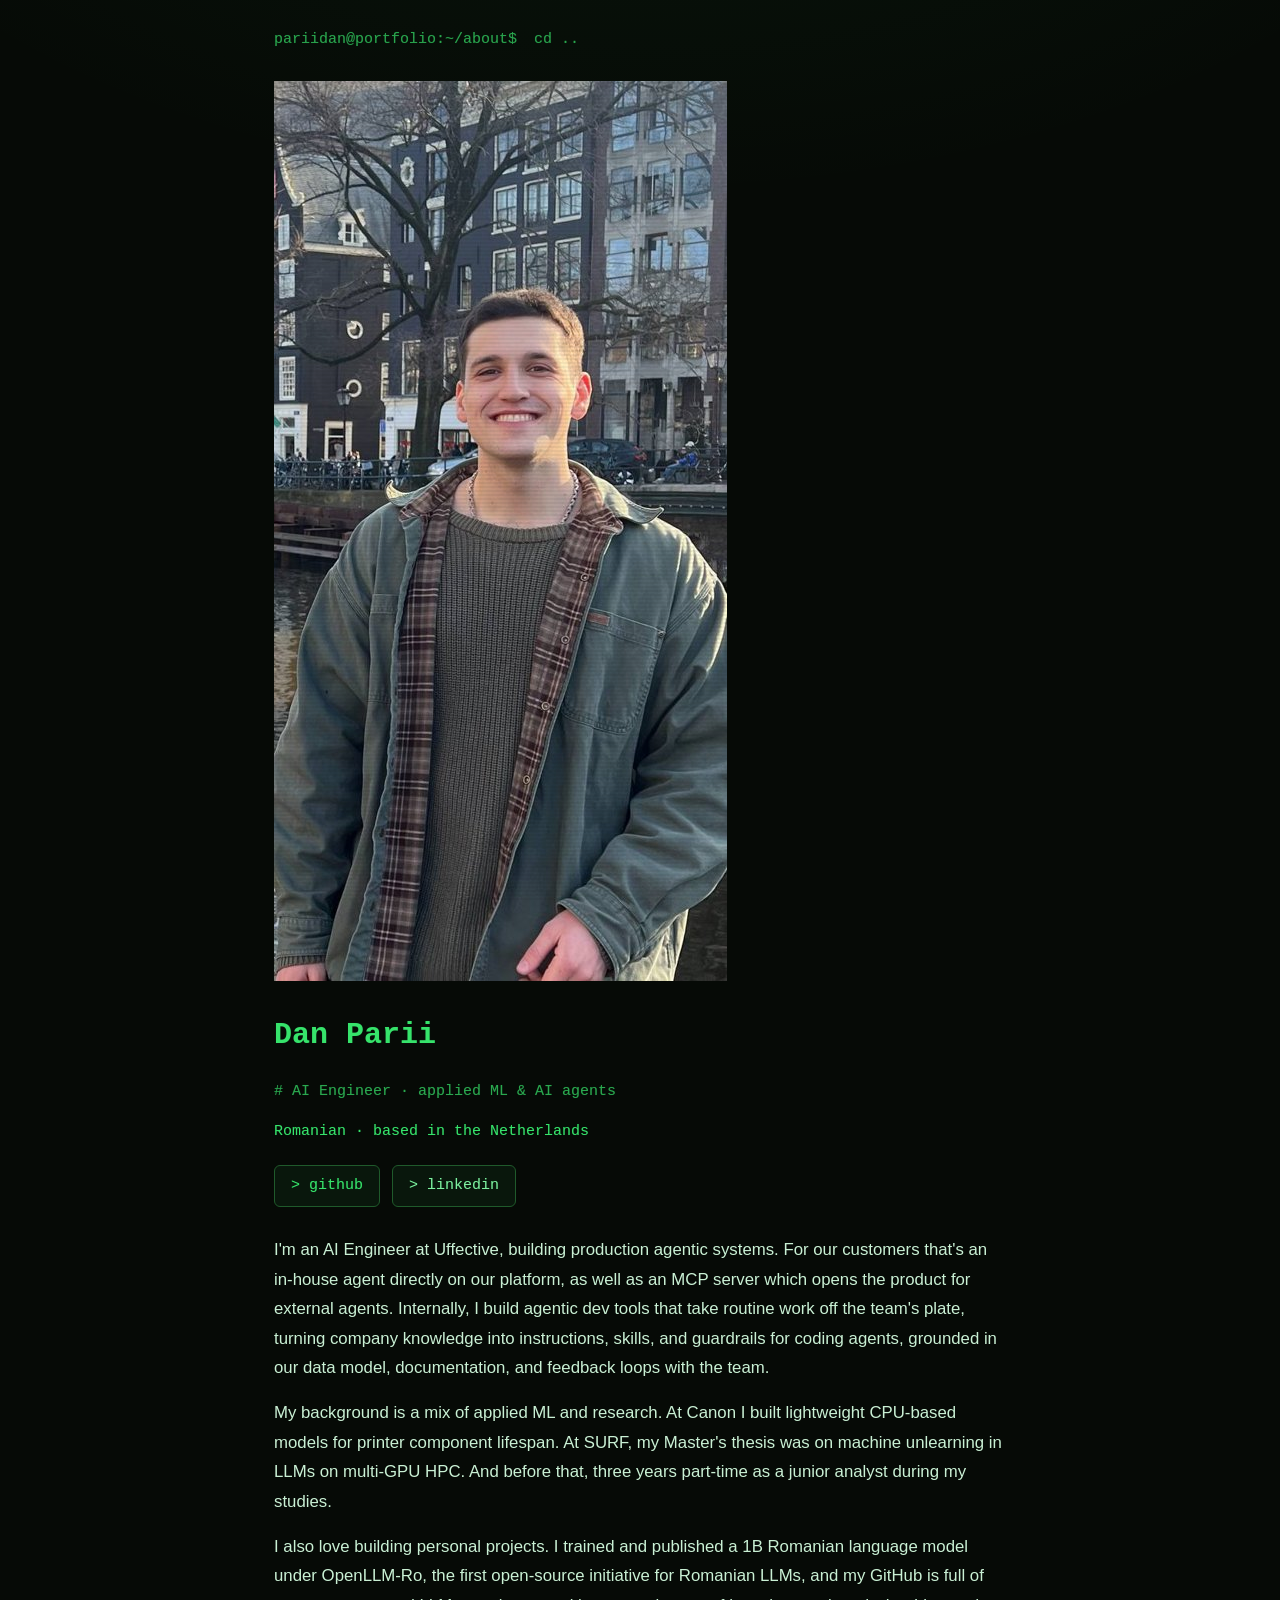
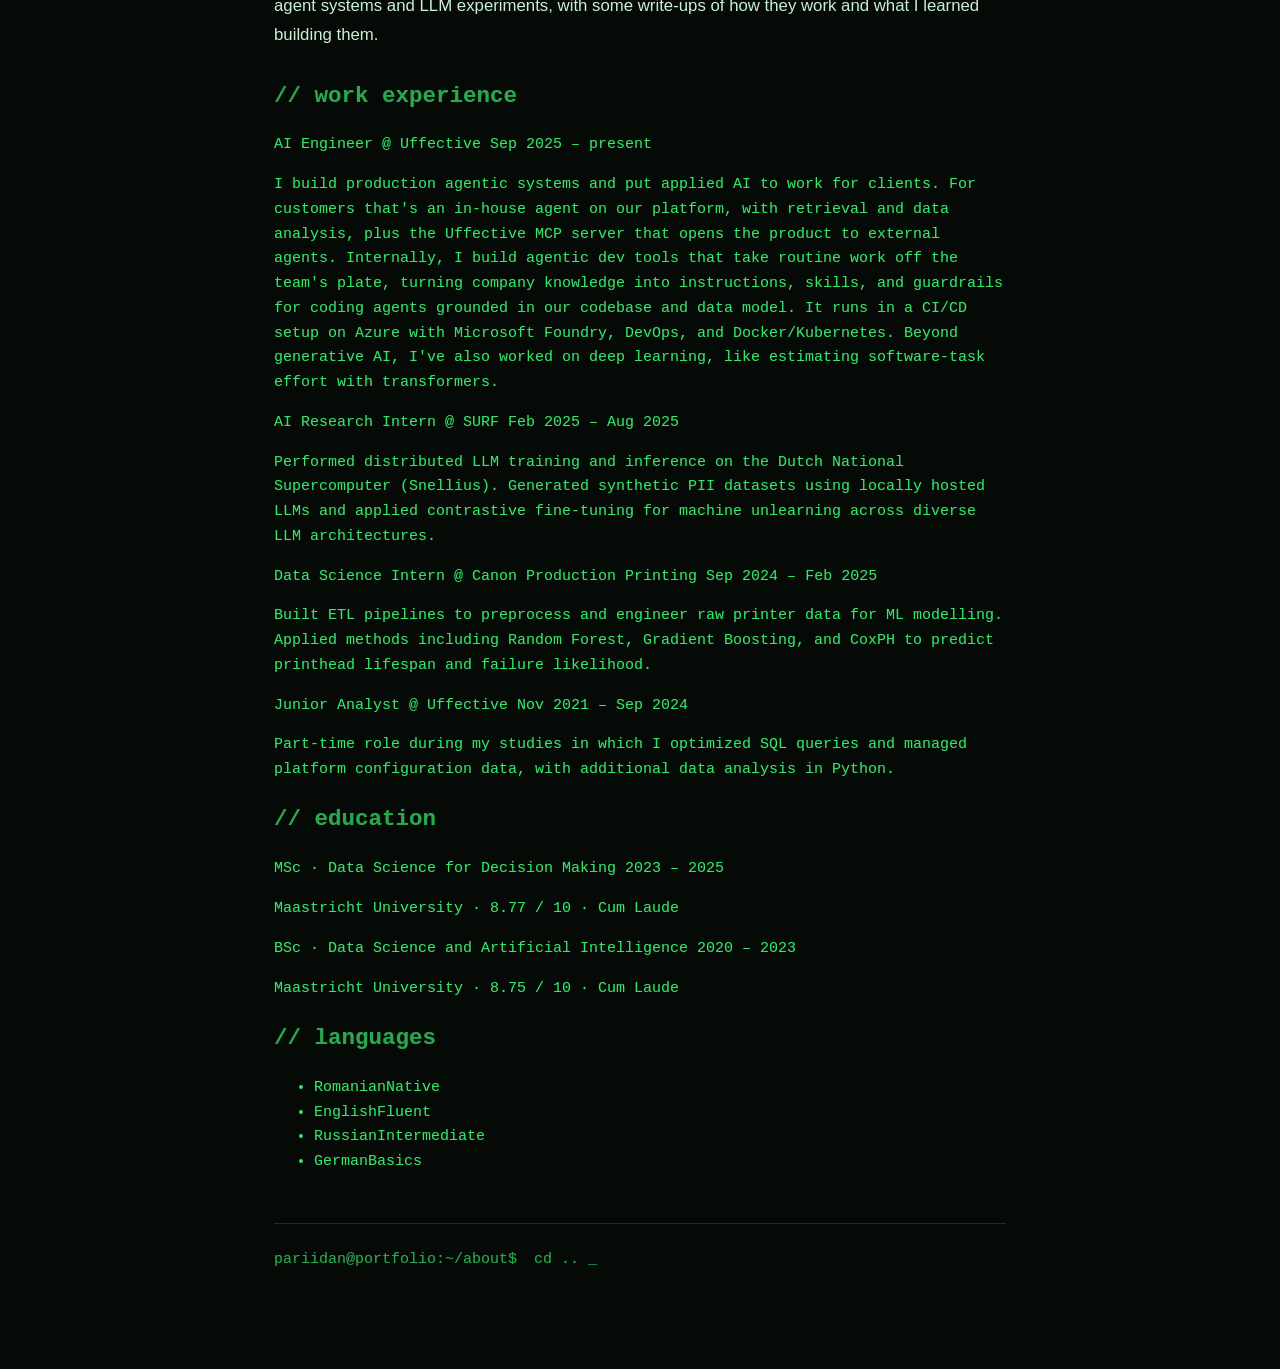
==== about.html @ 52051a69 "Redesign site: terminal theme, project & publication pages, about page - Terminal/CRT landing page w" ====
<!doctype html>
<html lang="en">
<head>
  <meta charset="utf-8" />
  <meta name="viewport" content="width=device-width, initial-scale=1" />
  <title>About · Dan Parii</title>
  <meta name="description" content="About Dan Parii, AI Engineer at Uffective, building production agentic systems." />
  <link rel="icon" type="image/svg+xml" href="assets/favicon.svg" />
  <meta property="og:type" content="website" />
  <meta property="og:title" content="About · Dan Parii" />
  <meta property="og:description" content="About Dan Parii, AI Engineer at Uffective, building production agentic systems." />
  <meta property="og:image" content="https://pariidandke.github.io/assets/og.png" />
  <meta property="og:url" content="https://pariidandke.github.io/" />
  <meta name="twitter:card" content="summary_large_image" />
  <meta name="twitter:title" content="About · Dan Parii" />
  <meta name="twitter:description" content="About Dan Parii, AI Engineer at Uffective, building production agentic systems." />
  <meta name="twitter:image" content="https://pariidandke.github.io/assets/og.png" />
  <link rel="stylesheet" href="style.css" />
</head>
<body class="crt">
  <div class="scanlines" aria-hidden="true"></div>

<main class="project">

  <nav class="backnav">
    <a href="index.html"><span class="prompt">pariidan@portfolio:~/about$</span> cd ..</a>
  </nav>

  <header class="about-head">
    <img class="about-photo" src="assets/me/photo.jpg" alt="Dan Parii" />
    <div class="about-intro">
      <h1>Dan Parii</h1>
      <p class="proj-beat"># AI Engineer · applied ML &amp; AI agents</p>
      <p class="about-loc">Romanian · based in the Netherlands</p>
      <div class="links">
        <a class="btn" href="https://github.com/pariidanDKE">&gt; github</a>
        <a class="btn alt" href="https://www.linkedin.com/in/danparii27">&gt; linkedin</a>
      </div>
    </div>
  </header>

  <section class="prose">
    <p>I&#x27;m an AI Engineer at Uffective, building production agentic systems. For our customers that&#x27;s an in-house agent directly on our platform, as well as an MCP server which opens the product for external agents. Internally, I build agentic dev tools that take routine work off the team&#x27;s plate, turning company knowledge into instructions, skills, and guardrails for coding agents, grounded in our data model, documentation, and feedback loops with the team.</p>
    <p>My background is a mix of applied ML and research. At Canon I built lightweight CPU-based models for printer component lifespan. At SURF, my Master&#x27;s thesis was on machine unlearning in LLMs on multi-GPU HPC. And before that, three years part-time as a junior analyst during my studies.</p>
    <p>I also love building personal projects. I trained and published a 1B Romanian language model under OpenLLM-Ro, the first open-source initiative for Romanian LLMs, and my GitHub is full of agent systems and LLM experiments, with some write-ups of how they work and what I learned building them.</p>
  </section>

  <section class="role">
    <h2><span class="comment">// work experience</span></h2>
    <div class="timeline">
      <div class="tl-item">
        <div class="tl-head">
          <span class="tl-role">AI Engineer</span>
          <span class="tl-co">@ Uffective</span>
          <span class="tl-dates">Sep 2025 – present</span>
        </div>
        <p class="tl-desc">I build production agentic systems and put applied AI to work for clients. For customers that&#x27;s an in-house agent on our platform, with retrieval and data analysis, plus the Uffective MCP server that opens the product to external agents. Internally, I build agentic dev tools that take routine work off the team&#x27;s plate, turning company knowledge into instructions, skills, and guardrails for coding agents grounded in our codebase and data model. It runs in a CI/CD setup on Azure with Microsoft Foundry, DevOps, and Docker/Kubernetes. Beyond generative AI, I&#x27;ve also worked on deep learning, like estimating software-task effort with transformers.</p>
      </div>
      <div class="tl-item">
        <div class="tl-head">
          <span class="tl-role">AI Research Intern</span>
          <span class="tl-co">@ SURF</span>
          <span class="tl-dates">Feb 2025 – Aug 2025</span>
        </div>
        <p class="tl-desc">Performed distributed LLM training and inference on the Dutch National Supercomputer (Snellius). Generated synthetic PII datasets using locally hosted LLMs and applied contrastive fine-tuning for machine unlearning across diverse LLM architectures.</p>
      </div>
      <div class="tl-item">
        <div class="tl-head">
          <span class="tl-role">Data Science Intern</span>
          <span class="tl-co">@ Canon Production Printing</span>
          <span class="tl-dates">Sep 2024 – Feb 2025</span>
        </div>
        <p class="tl-desc">Built ETL pipelines to preprocess and engineer raw printer data for ML modelling. Applied methods including Random Forest, Gradient Boosting, and CoxPH to predict printhead lifespan and failure likelihood.</p>
      </div>
      <div class="tl-item">
        <div class="tl-head">
          <span class="tl-role">Junior Analyst</span>
          <span class="tl-co">@ Uffective</span>
          <span class="tl-dates">Nov 2021 – Sep 2024</span>
        </div>
        <p class="tl-desc">Part-time role during my studies in which I optimized SQL queries and managed platform configuration data, with additional data analysis in Python.</p>
      </div>
    </div>
  </section>

  <section class="role">
    <h2><span class="comment">// education</span></h2>
    <div class="timeline">
      <div class="tl-item">
        <div class="tl-head">
          <span class="tl-role">MSc · Data Science for Decision Making</span>
          <span class="tl-dates">2023 – 2025</span>
        </div>
        <p class="tl-sub">Maastricht University · <span class="tl-grade">8.77 / 10 · Cum Laude</span></p>
      </div>
      <div class="tl-item">
        <div class="tl-head">
          <span class="tl-role">BSc · Data Science and Artificial Intelligence</span>
          <span class="tl-dates">2020 – 2023</span>
        </div>
        <p class="tl-sub">Maastricht University · <span class="tl-grade">8.75 / 10 · Cum Laude</span></p>
      </div>
    </div>
  </section>

  <section class="role">
    <h2><span class="comment">// languages</span></h2>
    <ul class="langs">
      <li><span class="lang">Romanian</span><span class="lang-level">Native</span></li>
      <li><span class="lang">English</span><span class="lang-level">Fluent</span></li>
      <li><span class="lang">Russian</span><span class="lang-level">Intermediate</span></li>
      <li><span class="lang">German</span><span class="lang-level">Basics</span></li>
    </ul>
  </section>

  <footer class="proj-foot">
    <a href="index.html"><span class="prompt">pariidan@portfolio:~/about$</span> cd .. <span class="blink">_</span></a>
  </footer>
</main>
</body>
</html>
---- style.css ----
/* ============================================================
   Terminal + modern portfolio — Dan Parii
   Landing: green CRT terminal.  Project pages: dark & readable.
   ============================================================ */

:root {
  --bg: #060a06;
  --bg-soft: #0c130c;
  --panel: #0e160e;
  --border: #16321b;
  --border-bright: #1f5a2b;
  --green: #36e36b;          /* primary terminal green */
  --green-dim: #2aa84f;
  --green-soft: #7ef0a0;
  --text: #c9f0d4;           /* readable body on project pages */
  --muted: #6f9c7c;
  --amber: #e3c84a;
  --mono: ui-monospace, "SF Mono", SFMono-Regular, "JetBrains Mono", Menlo,
    Consolas, "Liberation Mono", monospace;
  --sans: ui-sans-serif, -apple-system, BlinkMacSystemFont, "Segoe UI", Roboto,
    Helvetica, Arial, sans-serif;
  --maxw: 860px;
}

* { box-sizing: border-box; }
html { scroll-behavior: smooth; }

body {
  margin: 0;
  background:
    radial-gradient(900px 500px at 50% -10%, rgba(54, 227, 107, 0.06), transparent),
    var(--bg);
  color: var(--green);
  font-family: var(--mono);
  font-size: 15px;
  line-height: 1.65;
  -webkit-font-smoothing: antialiased;
  min-height: 100vh;
}

a { color: var(--green-soft); text-decoration: none; }
a:hover { color: #fff; }

/* ---- CRT scanline overlay (subtle) ---- */
.scanlines {
  pointer-events: none;
  position: fixed;
  inset: 0;
  z-index: 50;
  background: repeating-linear-gradient(
    to bottom,
    rgba(0, 0, 0, 0) 0,
    rgba(0, 0, 0, 0) 2px,
    rgba(0, 0, 0, 0.18) 3px,
    rgba(0, 0, 0, 0) 4px
  );
  mix-blend-mode: multiply;
  opacity: 0.5;
}
.crt { text-shadow: 0 0 1px rgba(54, 227, 107, 0.25); }

@media (prefers-reduced-motion: no-preference) {
  .blink { animation: blink 1.1s steps(1) infinite; }
}
@keyframes blink { 50% { opacity: 0; } }

/* ============================================================
   LANDING — terminal
   ============================================================ */
.terminal {
  max-width: var(--maxw);
  margin: 0 auto;
  padding: 48px 24px 80px;
}

.term-line {
  margin-top: 38px;
  padding-top: 30px;
  border-top: 1px solid rgba(54, 227, 107, 0.14);
  word-break: break-word;
}
.term-line:first-child { margin-top: 0; padding-top: 0; border-top: none; }
/* lines that belong to the previous exchange — no divider, tight spacing */
.term-line.same { margin-top: 6px; padding-top: 0; border-top: none; }
.prompt { color: var(--green-dim); margin-right: 8px; user-select: none; }
.term-out { color: var(--green-soft); margin: 6px 0 0; max-width: 70ch; }
.term-out.name { font-size: 1.6rem; font-weight: 700; color: var(--green); }
.muted { color: var(--muted); font-weight: 400; font-size: 1rem; }

/* project listing (ls -l) */
.listing {
  margin-top: 10px;
  border: 1px solid var(--border);
  border-radius: 8px;
  background: var(--bg-soft);
  overflow: hidden;
}
.entry {
  display: grid;
  grid-template-columns: 110px minmax(150px, 220px) 1fr auto;
  gap: 14px;
  align-items: baseline;
  padding: 11px 16px;
  border-bottom: 1px solid var(--border);
  color: var(--green);
  transition: background 0.12s, color 0.12s;
}
.entry:last-child { border-bottom: none; }
.entry:hover { background: rgba(54, 227, 107, 0.1); color: #fff; }
.entry .perm { color: var(--muted); }
.entry .dir { color: var(--green-soft); font-weight: 600; }
.entry:hover .dir { color: #fff; }
.entry .beat { color: var(--muted); }
.entry .wip {
  color: var(--amber);
  font-size: 0.82em;
  border: 1px solid rgba(227, 200, 74, 0.4);
  padding: 0 6px;
  border-radius: 4px;
}

/* publications on landing */
.pubs { margin-top: 12px; display: flex; flex-direction: column; gap: 14px; }
.pub {
  border-left: 2px solid var(--border-bright);
  padding: 4px 0 4px 16px;
}
.pub-title { color: var(--green-soft); font-weight: 600; }
.pub-venue { color: var(--green-dim); font-size: 0.85em; margin-top: 4px; }
.pub-co {
  color: var(--amber);
  font-weight: 700;
  letter-spacing: 0.03em;
}
.pub-desc { color: var(--muted); margin-top: 6px; max-width: 72ch; }
.pub-tags { margin-top: 10px; }

.ext { color: var(--green-soft); }
.cursor { margin-top: 14px; padding-top: 0; border-top: none; }

/* ============================================================
   PROJECT PAGES — dark & readable
   ============================================================ */
.project {
  max-width: 780px;
  margin: 0 auto;
  padding: 28px 24px 96px;
}

.backnav { margin-bottom: 28px; }
.backnav a { color: var(--green-dim); }
.backnav a:hover { color: var(--green-soft); }

.proj-head { border-bottom: 1px solid var(--border); padding-bottom: 24px; }
.proj-head h1 {
  font-family: var(--mono);
  font-size: clamp(1.8rem, 5vw, 2.6rem);
  margin: 0;
  color: var(--green);
  letter-spacing: -0.01em;
}
.proj-head h1 .sub { font-size: 0.5em; color: var(--muted); font-weight: 400; }
.proj-beat { color: var(--green-dim); margin: 8px 0 0; }
.authors { color: var(--muted); font-size: 0.9rem; margin: 6px 0 0; font-style: italic; }

.wip-badge {
  display: inline-block;
  margin-top: 12px;
  color: var(--amber);
  border: 1px solid rgba(227, 200, 74, 0.4);
  background: rgba(227, 200, 74, 0.08);
  padding: 2px 10px;
  border-radius: 4px;
  font-size: 0.82rem;
}

.tags {
  list-style: none;
  padding: 0;
  margin: 16px 0 0;
  display: flex;
  flex-wrap: wrap;
  gap: 8px;
}
.tags li {
  font-size: 0.78rem;
  color: var(--green-soft);
  background: rgba(54, 227, 107, 0.08);
  border: 1px solid var(--border-bright);
  padding: 3px 10px;
  border-radius: 999px;
}

.links { display: flex; flex-wrap: wrap; gap: 12px; margin-top: 20px; }
.btn {
  font-family: var(--mono);
  color: var(--green);
  border: 1px solid var(--border-bright);
  background: rgba(54, 227, 107, 0.06);
  padding: 8px 16px;
  border-radius: 6px;
  transition: background 0.12s, color 0.12s, border-color 0.12s;
}
.btn:hover { background: var(--green); color: #04210d; border-color: var(--green); }
.btn.alt { color: var(--green-soft); }

/* figures */
figure { margin: 0; }
.hero { margin: 32px 0 8px; }
figure img {
  display: block;
  width: 100%;
  height: auto;
  border: 1px solid var(--border-bright);
  border-radius: 8px;
  background: #000;
}
figure.tall img { width: auto; max-width: 100%; max-height: 70vh; margin: 0 auto; }
figcaption {
  color: var(--muted);
  font-size: 0.85rem;
  margin-top: 8px;
  text-align: center;
}

/* readable prose */
.prose {
  font-family: var(--sans);
  color: var(--text);
  font-size: 1.05rem;
  line-height: 1.75;
  margin: 28px 0;
  text-shadow: none;
}
.prose p { margin: 0 0 16px; }

/* abstract block */
.abstract {
  margin: 32px 0;
  border-left: 3px solid var(--border-bright);
  background: var(--bg-soft);
  border-radius: 0 8px 8px 0;
  padding: 20px 24px;
}
.abstract h2 { margin: 0 0 10px; font-size: 1.05rem; font-family: var(--mono); }
.abstract p {
  font-family: var(--sans);
  color: var(--text);
  font-size: 1rem;
  line-height: 1.75;
  margin: 0;
  text-shadow: none;
}

.gallery {
  display: grid;
  grid-template-columns: repeat(auto-fit, minmax(260px, 1fr));
  gap: 20px;
  align-items: start;
  margin: 8px 0 8px;
}

/* what I learned */
.learned {
  margin-top: 44px;
  border: 1px solid var(--border);
  border-radius: 8px;
  background: var(--bg-soft);
  padding: 24px 28px;
}
.learned h2 { margin: 0 0 12px; font-size: 1.1rem; font-family: var(--mono); }
.comment { color: var(--green-dim); }
.learned ul {
  font-family: var(--sans);
  color: var(--text);
  margin: 0;
  padding-left: 0;
  list-style: none;
  text-shadow: none;
}
.learned li {
  position: relative;
  padding-left: 26px;
  margin: 0 0 14px;
  line-height: 1.65;
}
.learned li:last-child { margin-bottom: 0; }
.learned li::before {
  content: "›";
  position: absolute;
  left: 4px;
  color: var(--green);
  font-family: var(--mono);
  font-weight: 700;
}

.proj-foot {
  margin-top: 48px;
  padding-top: 24px;
  border-top: 1px solid var(--border);
}
.proj-foot a { color: var(--green-dim); }
.proj-foot a:hover { color: var(--green-soft); }

@media (max-width: 560px) {
  .entry {
    grid-template-columns: 1fr auto;
    gap: 4px 10px;
  }
  .entry .perm { display: none; }
  .entry .beat { grid-column: 1 / -1; }
}
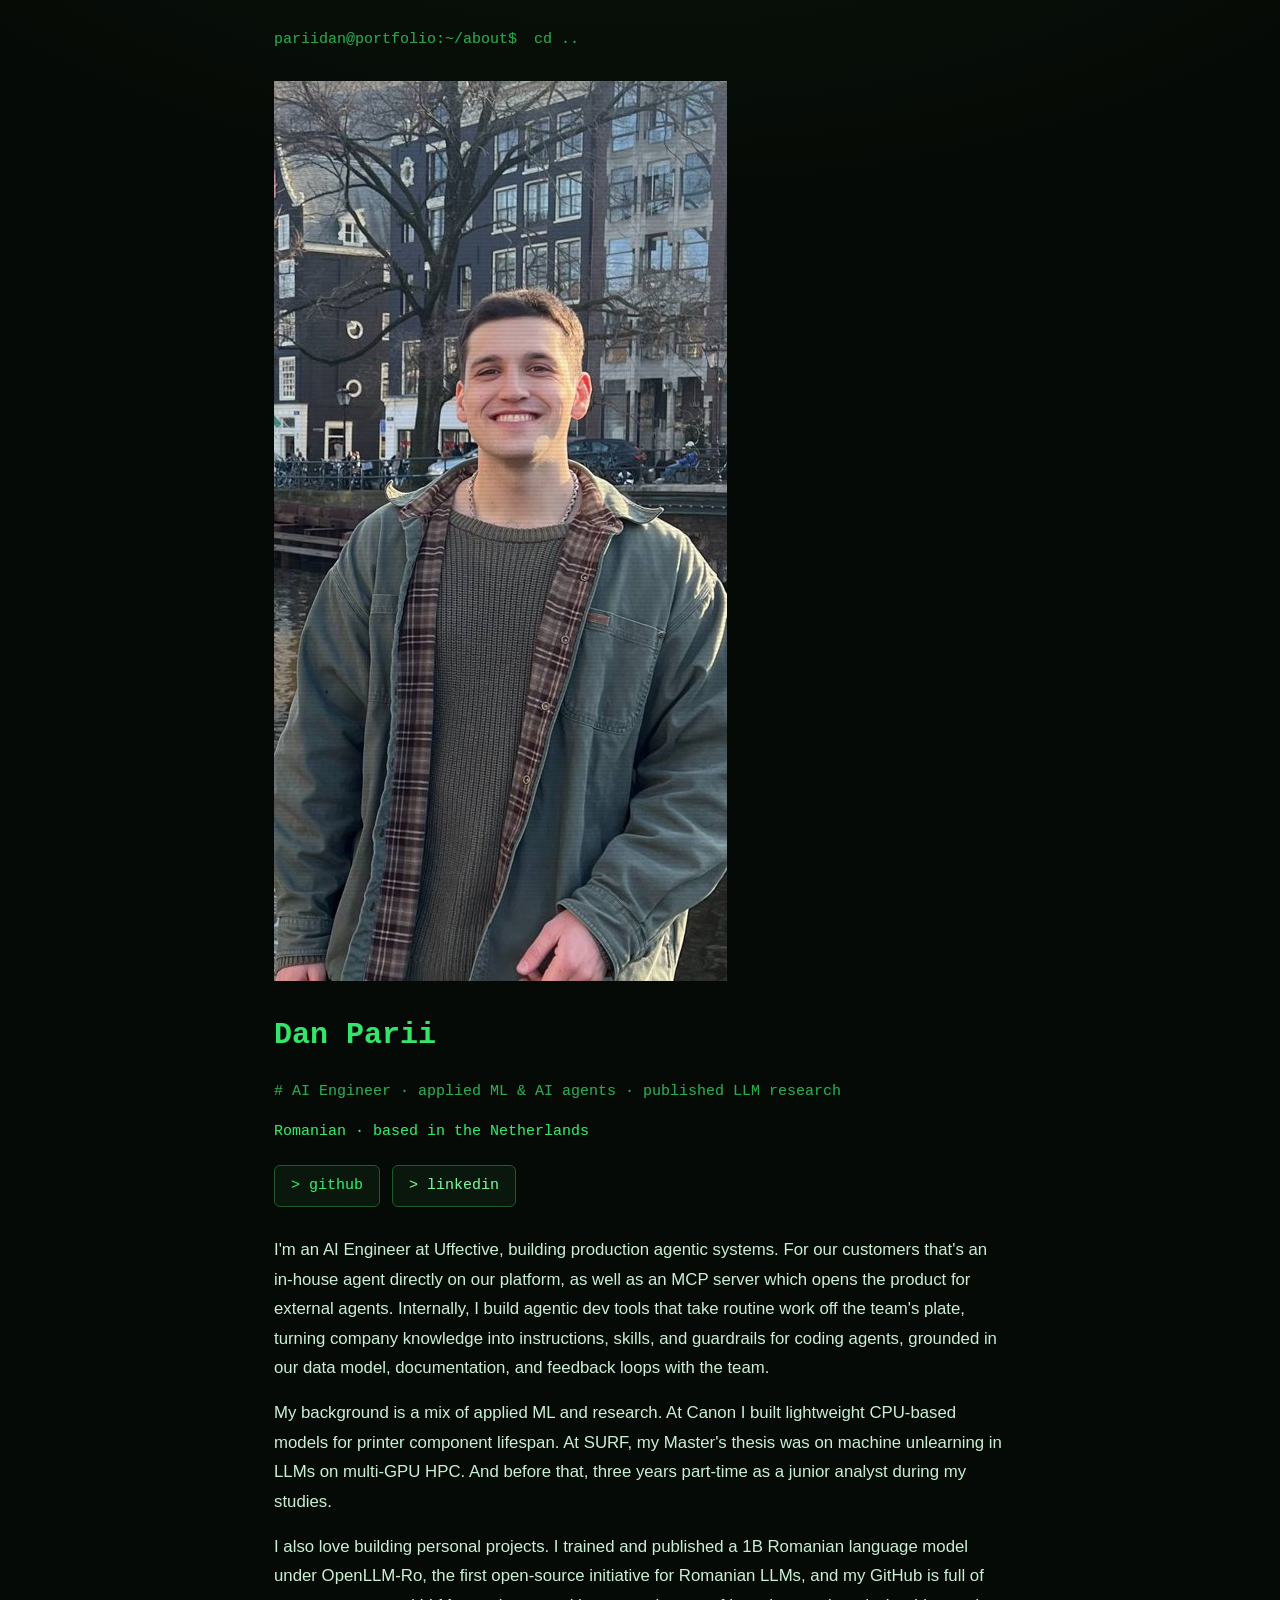
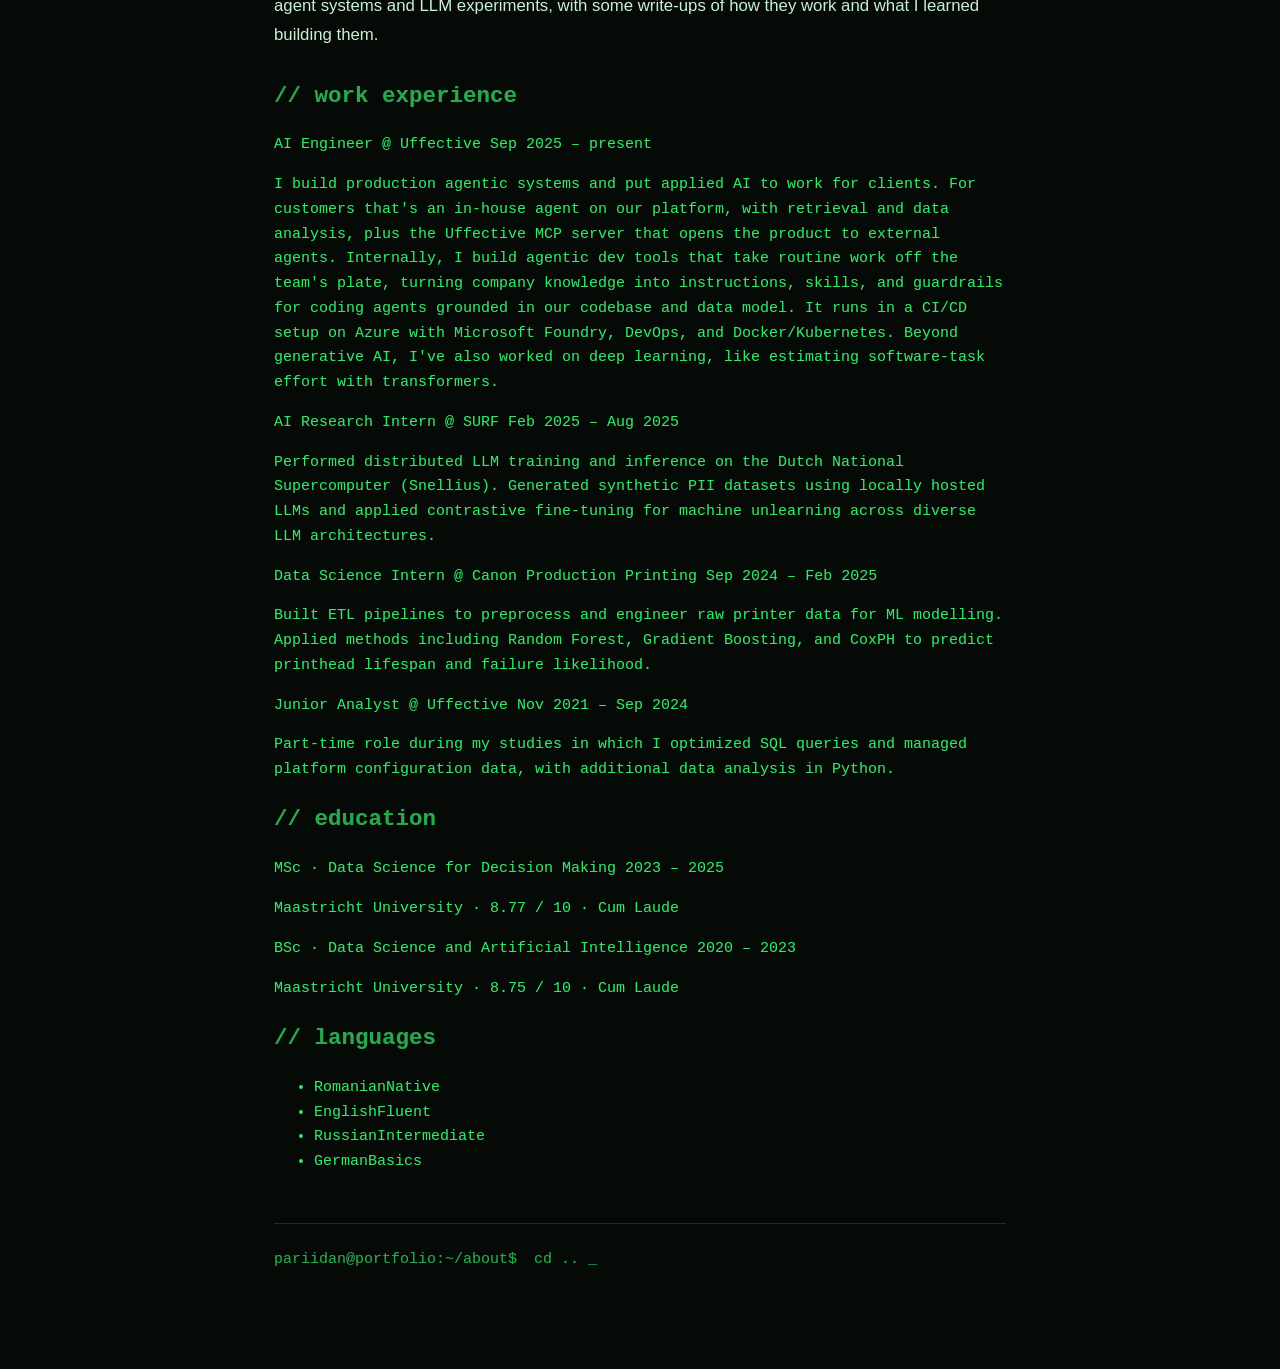
==== commit eb26a94c: "- enhance tags" ====
--- a/about.html
+++ b/about.html
@@ -30,7 +30,7 @@
     <img class="about-photo" src="assets/me/photo.jpg" alt="Dan Parii" />
     <div class="about-intro">
       <h1>Dan Parii</h1>
-      <p class="proj-beat"># AI Engineer · applied ML &amp; AI agents</p>
+      <p class="proj-beat"># AI Engineer · applied ML &amp; AI agents · published LLM research</p>
       <p class="about-loc">Romanian · based in the Netherlands</p>
       <div class="links">
         <a class="btn" href="https://github.com/pariidanDKE">&gt; github</a>
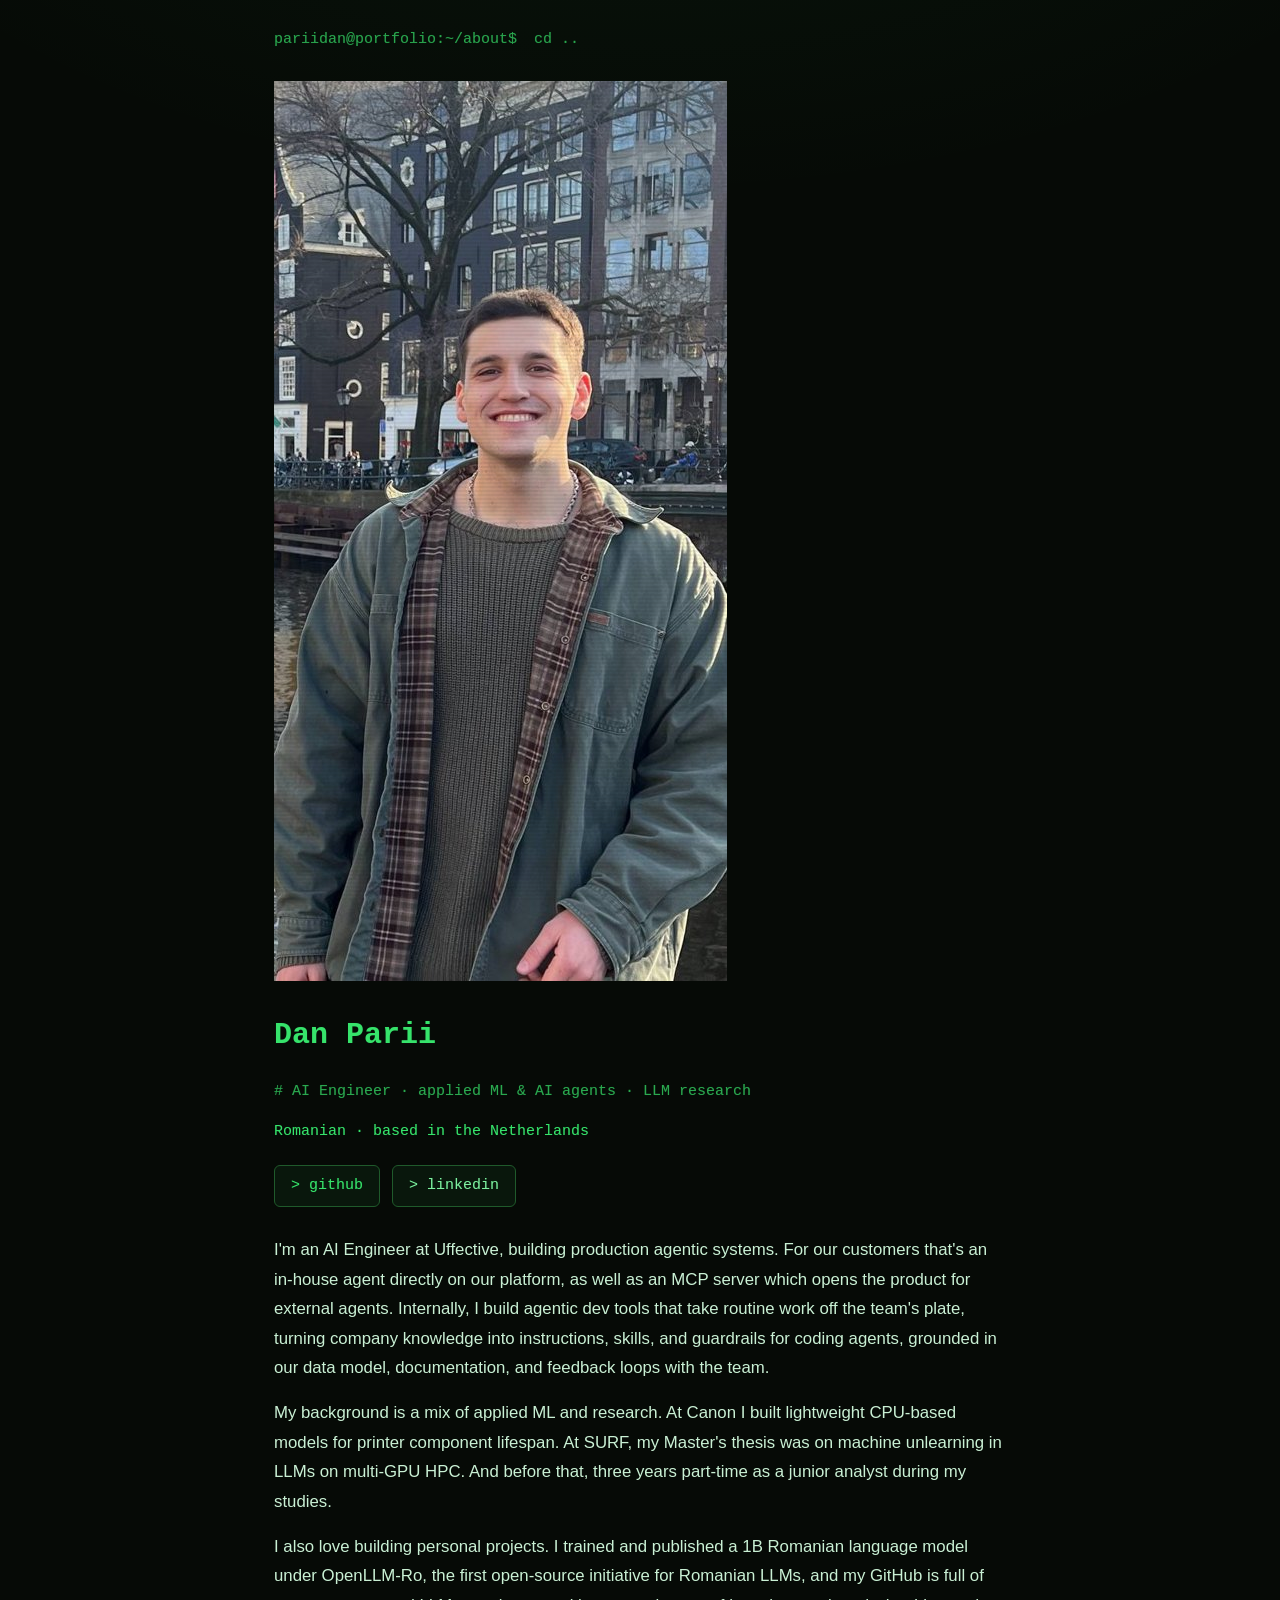
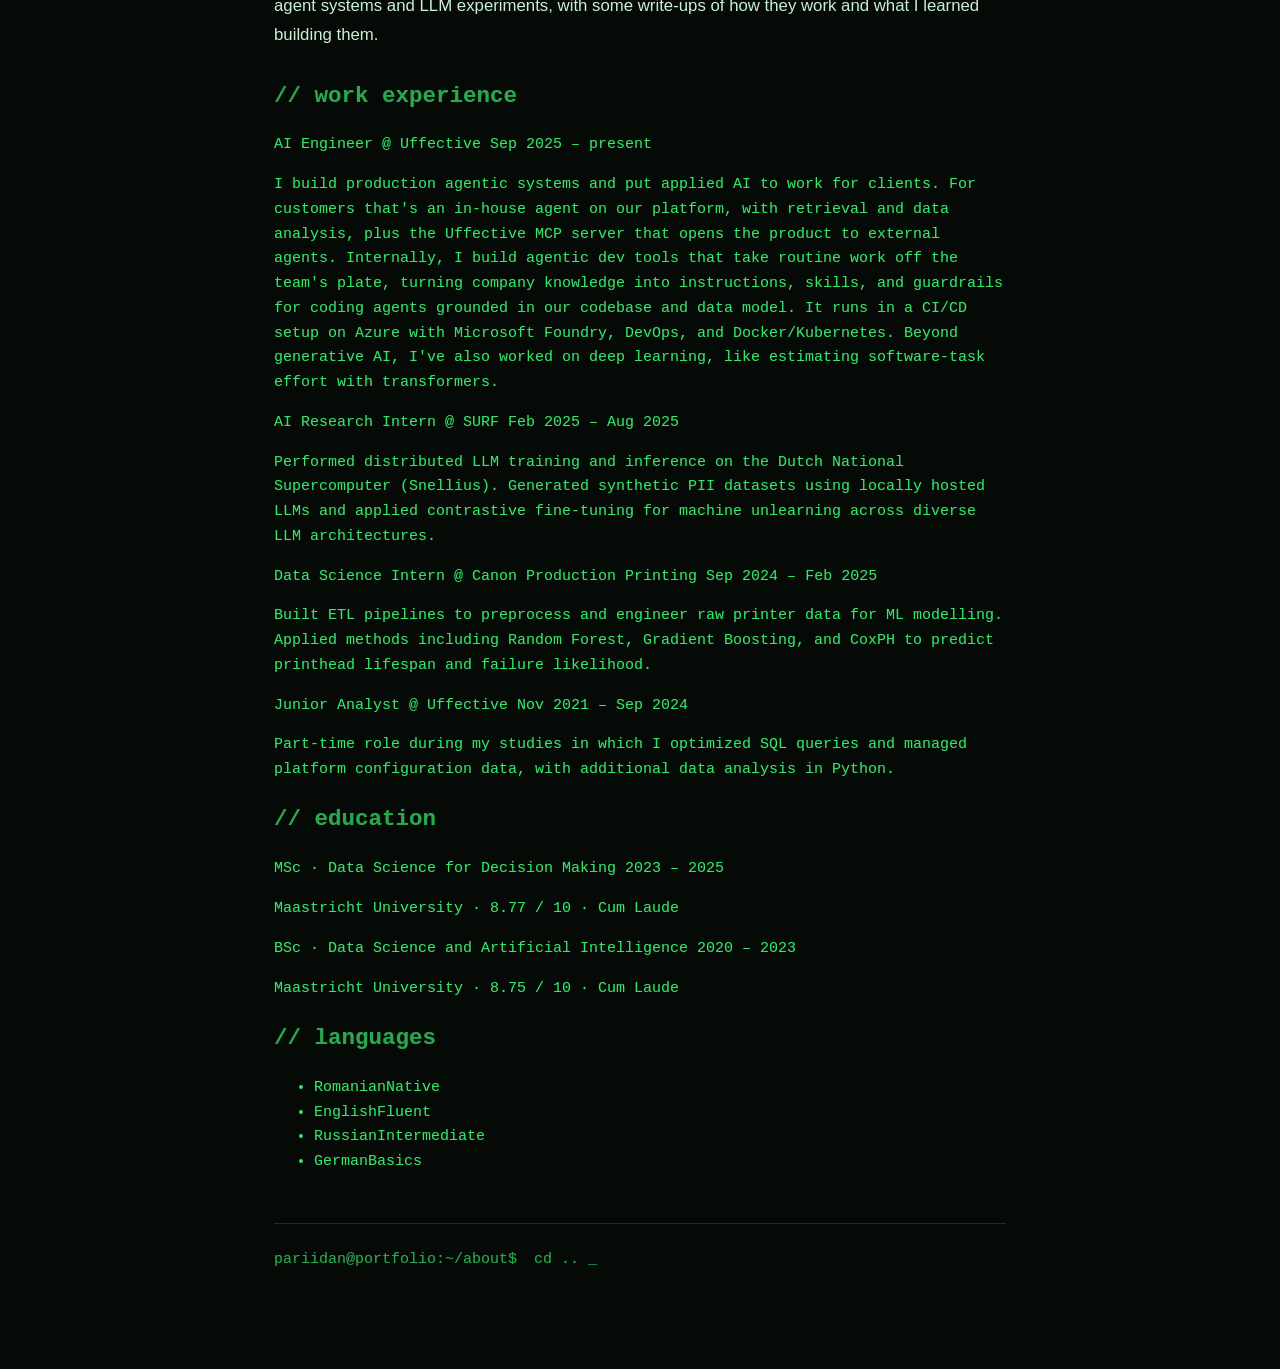
==== commit c98d8c6c: "Update tagline to "applied ML & AI agents · LLM research" Refresh landing line, About header, and so" ====
--- a/about.html
+++ b/about.html
@@ -30,7 +30,7 @@
     <img class="about-photo" src="assets/me/photo.jpg" alt="Dan Parii" />
     <div class="about-intro">
       <h1>Dan Parii</h1>
-      <p class="proj-beat"># AI Engineer · applied ML &amp; AI agents · published LLM research</p>
+      <p class="proj-beat"># AI Engineer · applied ML &amp; AI agents · LLM research</p>
       <p class="about-loc">Romanian · based in the Netherlands</p>
       <div class="links">
         <a class="btn" href="https://github.com/pariidanDKE">&gt; github</a>
